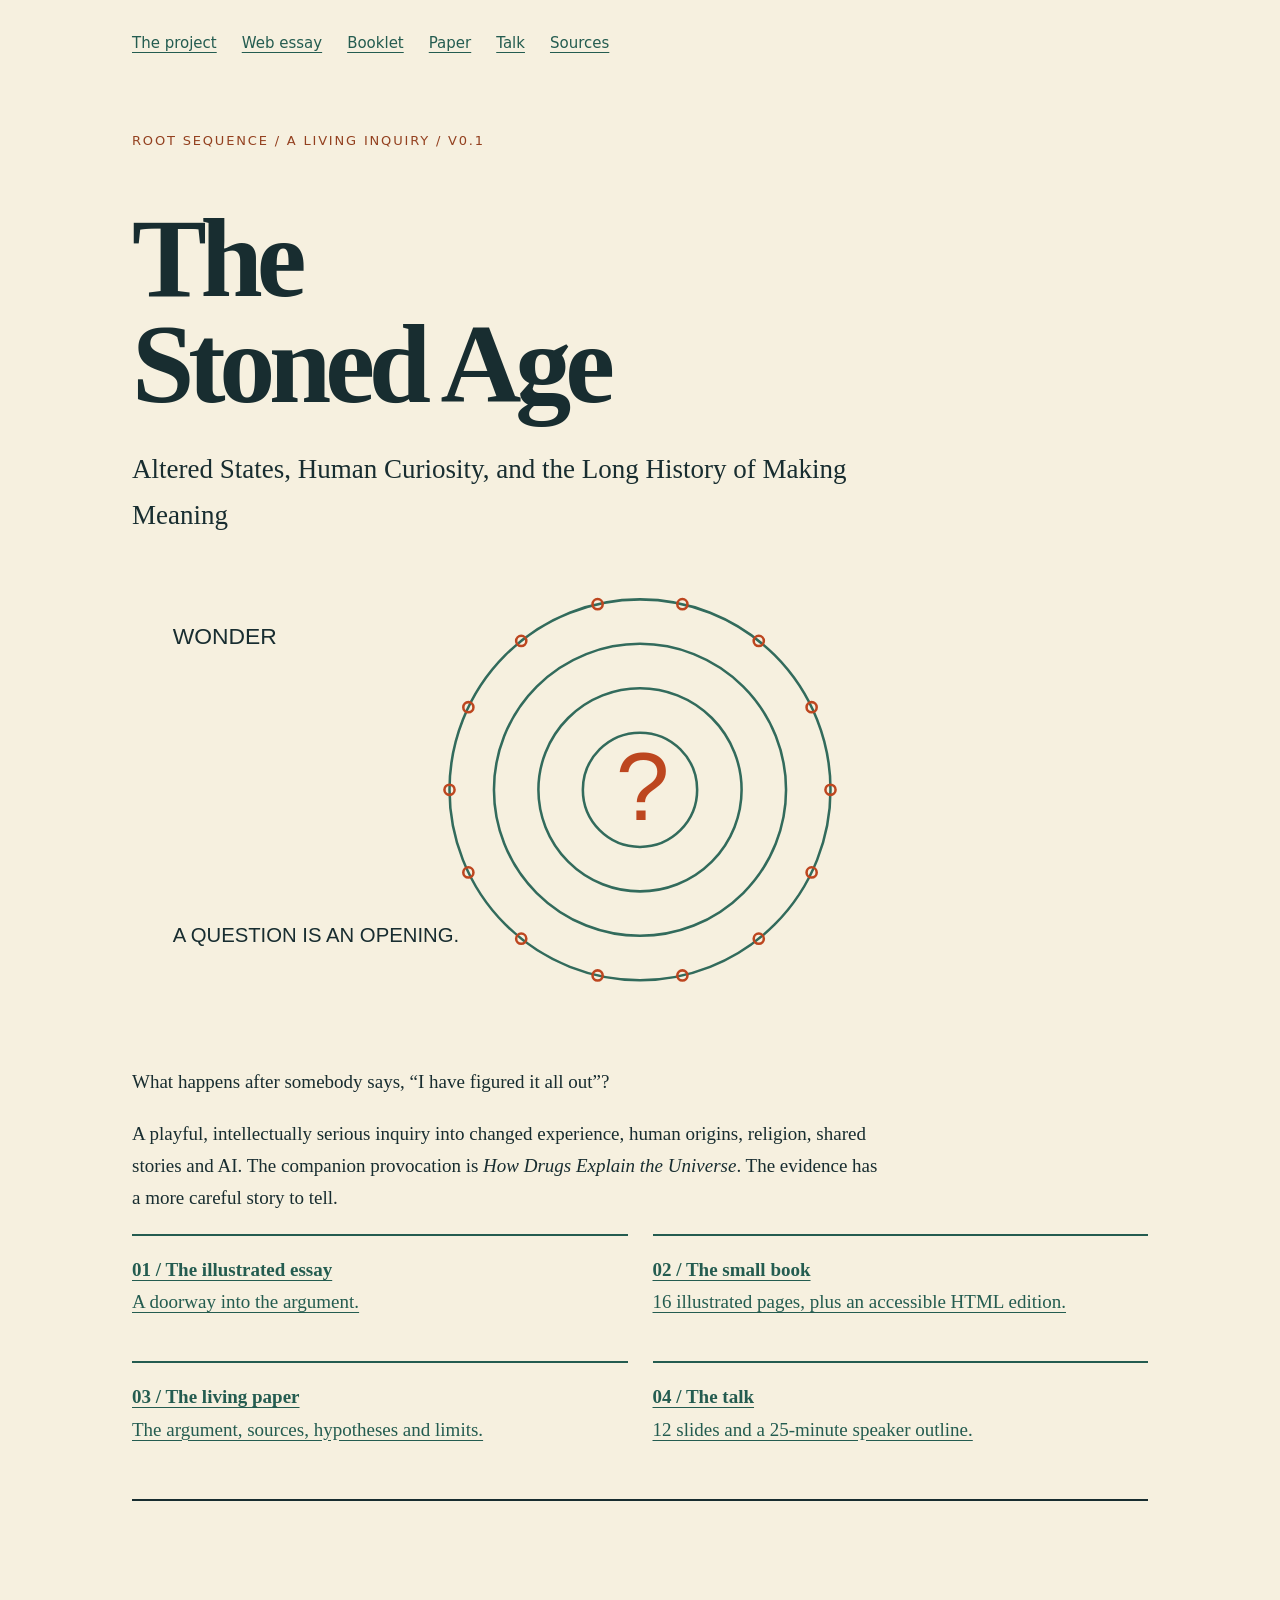
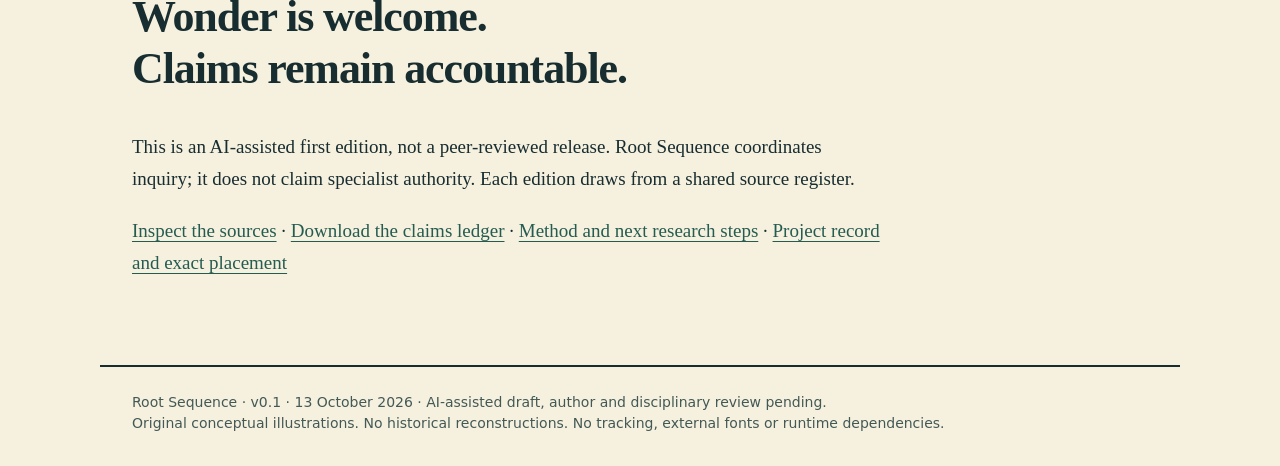
==== research/the-stoned-age/index.html @ 07df6ee5 "Add The Stoned Age research and illustrated review suite" ====
<!doctype html><html lang="en"><head><meta charset="utf-8"><meta name="viewport" content="width=device-width,initial-scale=1"><meta name="description" content="A sourced inquiry into altered states, curiosity, meaning and authority."><title>Project suite — The Stoned Age</title><link rel="stylesheet" href="assets/style.css"></head><body><a class="skip" href="#main">Skip to content</a><header><nav aria-label="Editions"><a href="index.html">The project</a><a href="essay/index.html">Web essay</a><a href="booklet/index.html">Booklet</a><a href="paper/index.html">Paper</a><a href="talk/index.html">Talk</a><a href="research/sources.html">Sources</a></nav></header><main id="main"><p class="eyebrow">Root Sequence / a living inquiry / v0.1</p><h1>The<br>Stoned Age</h1><p class="deck">Altered States, Human Curiosity, and the Long History of Making Meaning</p><img src="assets/cover.svg" alt="Concentric orbits around a question mark: wonder begins an inquiry"><p>What happens after somebody says, “I have figured it all out”?</p><p>A playful, intellectually serious inquiry into changed experience, human origins, religion, shared stories and AI. The companion provocation is <em>How Drugs Explain the Universe</em>. The evidence has a more careful story to tell.</p><div class="editions"><a href="essay/index.html"><strong>01 / The illustrated essay</strong><br>A doorway into the argument.</a><a href="booklet/index.html"><strong>02 / The small book</strong><br>16 illustrated pages, plus an accessible HTML edition.</a><a href="paper/index.html"><strong>03 / The living paper</strong><br>The argument, sources, hypotheses and limits.</a><a href="talk/index.html"><strong>04 / The talk</strong><br>12 slides and a 25-minute speaker outline.</a></div><section class="rule"><h2>Wonder is welcome.<br>Claims remain accountable.</h2><p>This is an AI-assisted first edition, not a peer-reviewed release. Root Sequence coordinates inquiry; it does not claim specialist authority. Each edition draws from a shared source register.</p><p><a href="research/sources.html">Inspect the sources</a> · <a href="research/claims.csv">Download the claims ledger</a> · <a href="research/methods.md">Method and next research steps</a> · <a href="README.md">Project record and exact placement</a></p></section></main><footer class="meta rule">Root Sequence · v0.1 · 13 October 2026 · AI-assisted draft, author and disciplinary review pending.<br>Original conceptual illustrations. No historical reconstructions. No tracking, external fonts or runtime dependencies.</footer></body></html>
---- research/the-stoned-age/assets/style.css ----
*{box-sizing:border-box}html{scroll-behavior:smooth}body{margin:0;background:#f6f0df;color:#182d30;font:19px/1.7 Georgia,serif}a{color:#245c50;text-underline-offset:4px}a:focus-visible,button:focus-visible,summary:focus-visible{outline:3px solid #bd461f;outline-offset:5px}header,main,footer{max-width:1080px;margin:auto;padding:32px}nav{display:flex;flex-wrap:wrap;gap:12px 25px;font:15px/1.5 system-ui}h1{font-size:clamp(54px,10vw,112px);line-height:.95;letter-spacing:-.055em;max-width:850px;margin:55px 0 30px}h2{font-size:clamp(28px,4vw,44px);line-height:1.18;letter-spacing:-.025em;margin-top:65px}h3{font-size:23px}p,li{max-width:750px}.eyebrow{font:13px/1.4 system-ui;text-transform:uppercase;letter-spacing:.14em;color:#93401f}.deck{font-size:27px;max-width:760px}img{width:100%;height:auto;display:block;margin:35px 0}figure{margin:0}figcaption,.meta{font:14px/1.5 system-ui;color:#435955}.rule{border-top:2px solid #182d30;margin-top:35px;padding-top:25px}.skip{position:absolute;left:-9999px}.skip:focus{left:20px;top:10px;background:white;padding:10px}.editions{display:grid;grid-template-columns:1fr 1fr;gap:25px}.editions a{display:block;border-top:2px solid;padding:18px 0}.refs{font:15px/1.6 system-ui}.refs li{margin-bottom:15px;overflow-wrap:anywhere}.chapter{break-before:page;border-top:1px solid #b6bdac;padding-top:20px;margin-top:40px}.slide{min-height:85vh;border-top:2px solid #326b5c;padding:30px 0}.slide h2{margin-top:15px}.slide img{max-width:800px}details{font:16px/1.6 system-ui;margin:20px 0}table{border-collapse:collapse;font:15px/1.5 system-ui}td,th{padding:10px;border:1px solid #b6bdac;text-align:left}blockquote{border-left:4px solid #bd461f;padding-left:20px}code{font-size:.85em}@media(max-width:600px){header,main,footer{padding:22px}body{font-size:18px}.editions{grid-template-columns:1fr}nav{gap:10px 15px}}@media(prefers-reduced-motion:reduce){html{scroll-behavior:auto}}@media print{nav,.skip{display:none}body{background:white;font-size:11pt}header,main,footer{padding:0}h1{font-size:45pt}h2{font-size:24pt}a{color:inherit}img{max-height:65mm}.slide{page-break-after:always;min-height:0}.slide details{display:none}}
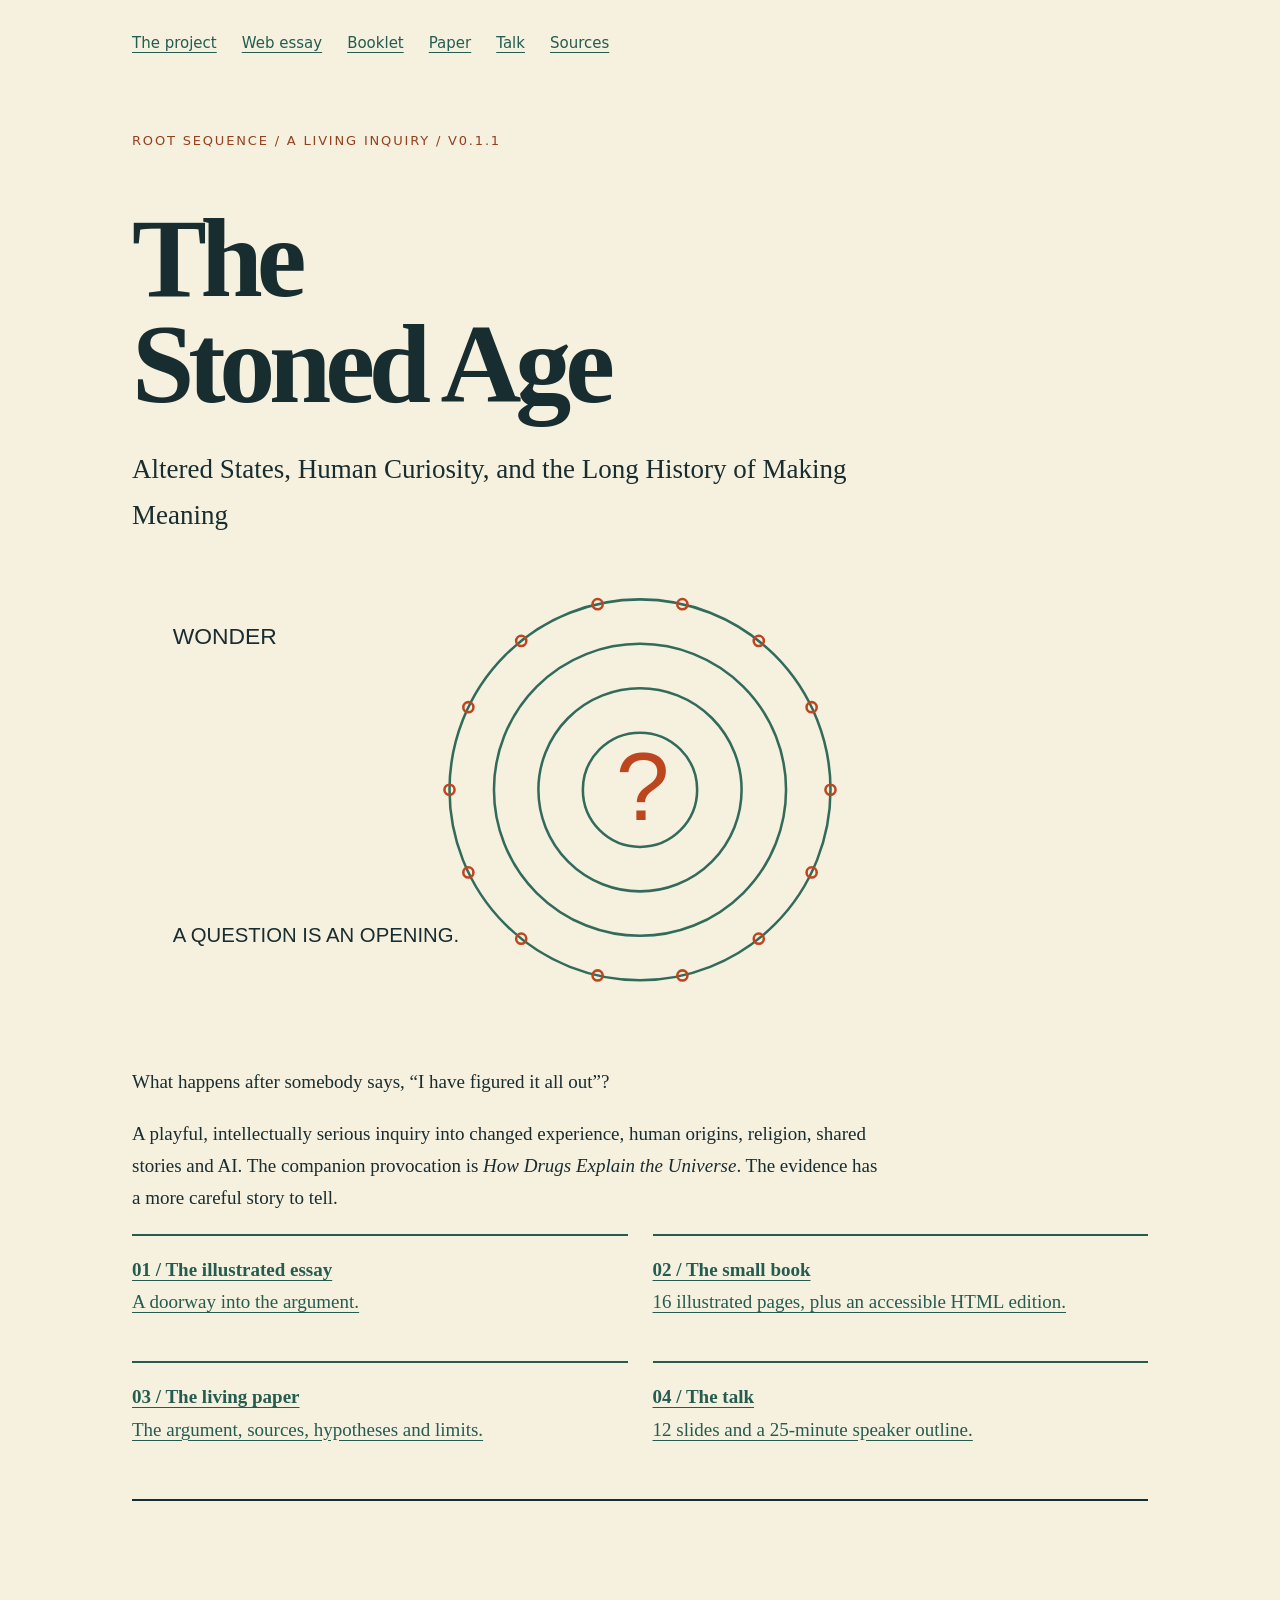
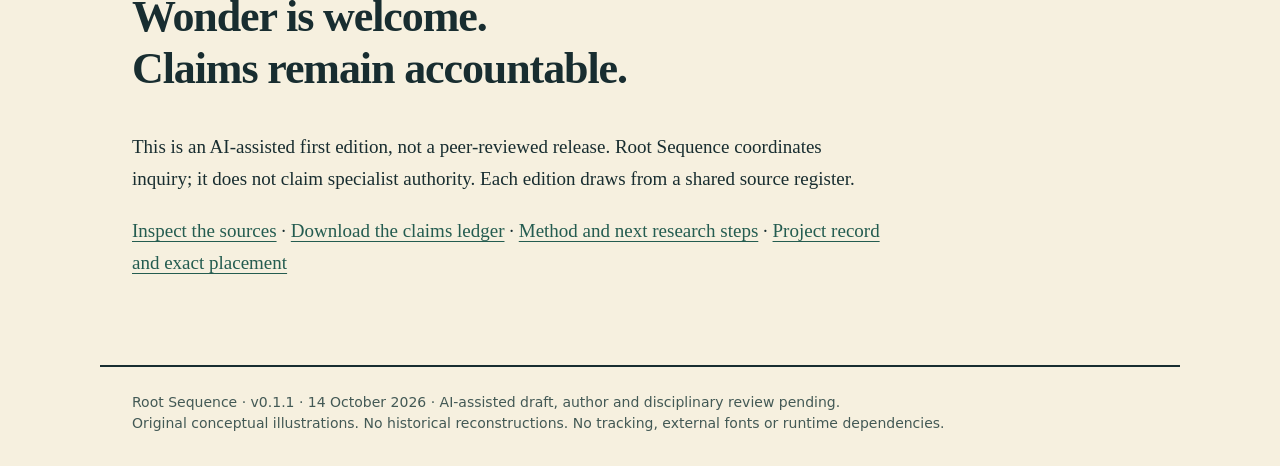
==== commit 30748ee8: "Appraise Stoned Age sources and correct evidence framing across editions" ====
--- a/research/the-stoned-age/index.html
+++ b/research/the-stoned-age/index.html
@@ -1 +1 @@
-<!doctype html><html lang="en"><head><meta charset="utf-8"><meta name="viewport" content="width=device-width,initial-scale=1"><meta name="description" content="A sourced inquiry into altered states, curiosity, meaning and authority."><title>Project suite — The Stoned Age</title><link rel="stylesheet" href="assets/style.css"></head><body><a class="skip" href="#main">Skip to content</a><header><nav aria-label="Editions"><a href="index.html">The project</a><a href="essay/index.html">Web essay</a><a href="booklet/index.html">Booklet</a><a href="paper/index.html">Paper</a><a href="talk/index.html">Talk</a><a href="research/sources.html">Sources</a></nav></header><main id="main"><p class="eyebrow">Root Sequence / a living inquiry / v0.1</p><h1>The<br>Stoned Age</h1><p class="deck">Altered States, Human Curiosity, and the Long History of Making Meaning</p><img src="assets/cover.svg" alt="Concentric orbits around a question mark: wonder begins an inquiry"><p>What happens after somebody says, “I have figured it all out”?</p><p>A playful, intellectually serious inquiry into changed experience, human origins, religion, shared stories and AI. The companion provocation is <em>How Drugs Explain the Universe</em>. The evidence has a more careful story to tell.</p><div class="editions"><a href="essay/index.html"><strong>01 / The illustrated essay</strong><br>A doorway into the argument.</a><a href="booklet/index.html"><strong>02 / The small book</strong><br>16 illustrated pages, plus an accessible HTML edition.</a><a href="paper/index.html"><strong>03 / The living paper</strong><br>The argument, sources, hypotheses and limits.</a><a href="talk/index.html"><strong>04 / The talk</strong><br>12 slides and a 25-minute speaker outline.</a></div><section class="rule"><h2>Wonder is welcome.<br>Claims remain accountable.</h2><p>This is an AI-assisted first edition, not a peer-reviewed release. Root Sequence coordinates inquiry; it does not claim specialist authority. Each edition draws from a shared source register.</p><p><a href="research/sources.html">Inspect the sources</a> · <a href="research/claims.csv">Download the claims ledger</a> · <a href="research/methods.md">Method and next research steps</a> · <a href="README.md">Project record and exact placement</a></p></section></main><footer class="meta rule">Root Sequence · v0.1 · 13 October 2026 · AI-assisted draft, author and disciplinary review pending.<br>Original conceptual illustrations. No historical reconstructions. No tracking, external fonts or runtime dependencies.</footer></body></html>+<!doctype html><html lang="en"><head><meta charset="utf-8"><meta name="viewport" content="width=device-width,initial-scale=1"><meta name="description" content="A sourced inquiry into altered states, curiosity, meaning and authority."><title>Project suite — The Stoned Age</title><link rel="stylesheet" href="assets/style.css"></head><body><a class="skip" href="#main">Skip to content</a><header><nav aria-label="Editions"><a href="index.html">The project</a><a href="essay/index.html">Web essay</a><a href="booklet/index.html">Booklet</a><a href="paper/index.html">Paper</a><a href="talk/index.html">Talk</a><a href="research/sources.html">Sources</a></nav></header><main id="main"><p class="eyebrow">Root Sequence / a living inquiry / v0.1.1</p><h1>The<br>Stoned Age</h1><p class="deck">Altered States, Human Curiosity, and the Long History of Making Meaning</p><img src="assets/cover.svg" alt="Concentric orbits around a question mark: wonder begins an inquiry"><p>What happens after somebody says, “I have figured it all out”?</p><p>A playful, intellectually serious inquiry into changed experience, human origins, religion, shared stories and AI. The companion provocation is <em>How Drugs Explain the Universe</em>. The evidence has a more careful story to tell.</p><div class="editions"><a href="essay/index.html"><strong>01 / The illustrated essay</strong><br>A doorway into the argument.</a><a href="booklet/index.html"><strong>02 / The small book</strong><br>16 illustrated pages, plus an accessible HTML edition.</a><a href="paper/index.html"><strong>03 / The living paper</strong><br>The argument, sources, hypotheses and limits.</a><a href="talk/index.html"><strong>04 / The talk</strong><br>12 slides and a 25-minute speaker outline.</a></div><section class="rule"><h2>Wonder is welcome.<br>Claims remain accountable.</h2><p>This is an AI-assisted first edition, not a peer-reviewed release. Root Sequence coordinates inquiry; it does not claim specialist authority. Each edition draws from a shared source register.</p><p><a href="research/sources.html">Inspect the sources</a> · <a href="research/claims.csv">Download the claims ledger</a> · <a href="research/methods.md">Method and next research steps</a> · <a href="README.md">Project record and exact placement</a></p></section></main><footer class="meta rule">Root Sequence · v0.1.1 · 14 October 2026 · AI-assisted draft, author and disciplinary review pending.<br>Original conceptual illustrations. No historical reconstructions. No tracking, external fonts or runtime dependencies.</footer></body></html>
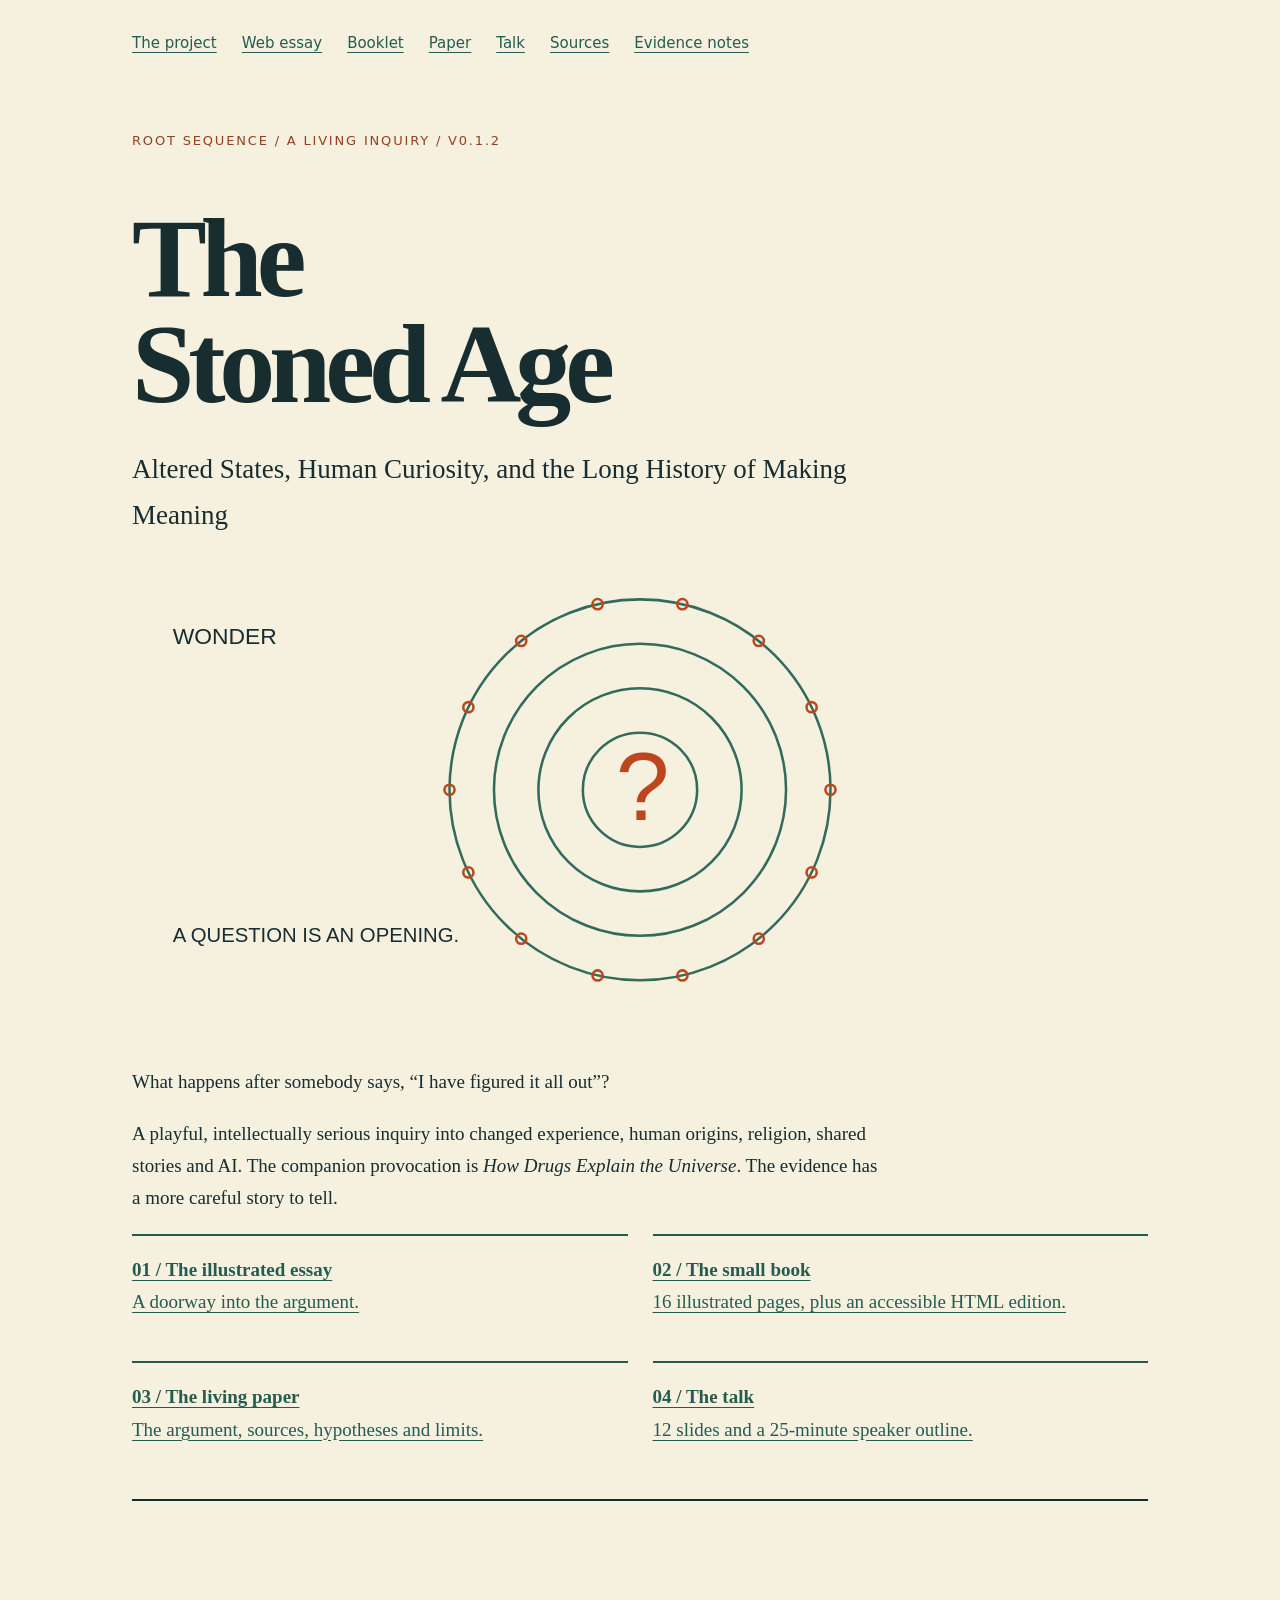
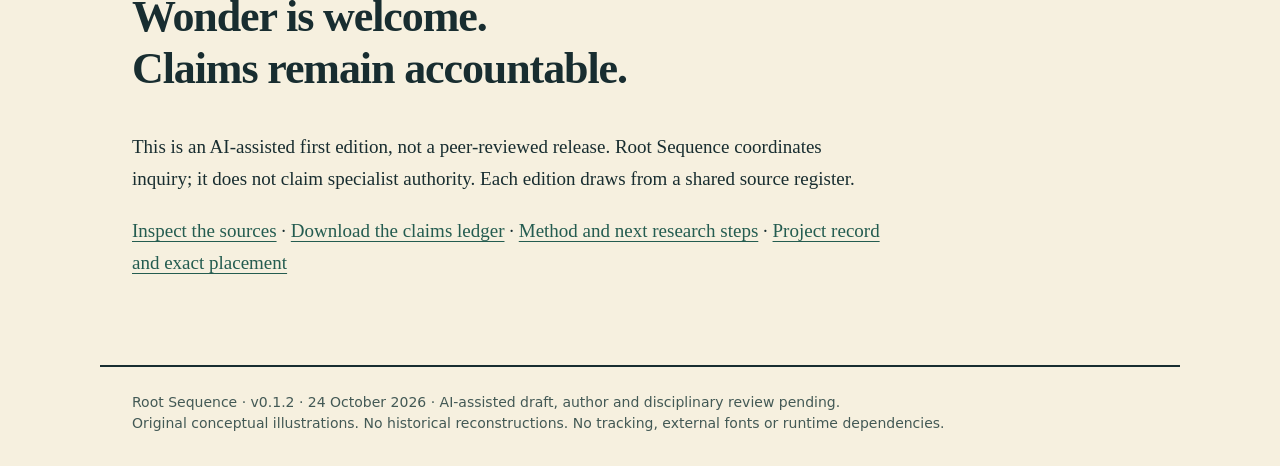
==== commit 12efef65: "Review The Stoned Age evidence wording and rebuild draft editions against current main" ====
--- a/research/the-stoned-age/index.html
+++ b/research/the-stoned-age/index.html
@@ -1 +1 @@
-<!doctype html><html lang="en"><head><meta charset="utf-8"><meta name="viewport" content="width=device-width,initial-scale=1"><meta name="description" content="A sourced inquiry into altered states, curiosity, meaning and authority."><title>Project suite — The Stoned Age</title><link rel="stylesheet" href="assets/style.css"></head><body><a class="skip" href="#main">Skip to content</a><header><nav aria-label="Editions"><a href="index.html">The project</a><a href="essay/index.html">Web essay</a><a href="booklet/index.html">Booklet</a><a href="paper/index.html">Paper</a><a href="talk/index.html">Talk</a><a href="research/sources.html">Sources</a></nav></header><main id="main"><p class="eyebrow">Root Sequence / a living inquiry / v0.1.1</p><h1>The<br>Stoned Age</h1><p class="deck">Altered States, Human Curiosity, and the Long History of Making Meaning</p><img src="assets/cover.svg" alt="Concentric orbits around a question mark: wonder begins an inquiry"><p>What happens after somebody says, “I have figured it all out”?</p><p>A playful, intellectually serious inquiry into changed experience, human origins, religion, shared stories and AI. The companion provocation is <em>How Drugs Explain the Universe</em>. The evidence has a more careful story to tell.</p><div class="editions"><a href="essay/index.html"><strong>01 / The illustrated essay</strong><br>A doorway into the argument.</a><a href="booklet/index.html"><strong>02 / The small book</strong><br>16 illustrated pages, plus an accessible HTML edition.</a><a href="paper/index.html"><strong>03 / The living paper</strong><br>The argument, sources, hypotheses and limits.</a><a href="talk/index.html"><strong>04 / The talk</strong><br>12 slides and a 25-minute speaker outline.</a></div><section class="rule"><h2>Wonder is welcome.<br>Claims remain accountable.</h2><p>This is an AI-assisted first edition, not a peer-reviewed release. Root Sequence coordinates inquiry; it does not claim specialist authority. Each edition draws from a shared source register.</p><p><a href="research/sources.html">Inspect the sources</a> · <a href="research/claims.csv">Download the claims ledger</a> · <a href="research/methods.md">Method and next research steps</a> · <a href="README.md">Project record and exact placement</a></p></section></main><footer class="meta rule">Root Sequence · v0.1.1 · 14 October 2026 · AI-assisted draft, author and disciplinary review pending.<br>Original conceptual illustrations. No historical reconstructions. No tracking, external fonts or runtime dependencies.</footer></body></html>+<!doctype html><html lang="en"><head><meta charset="utf-8"><meta name="viewport" content="width=device-width,initial-scale=1"><meta name="description" content="A sourced inquiry into altered states, curiosity, meaning and authority."><title>Project suite — The Stoned Age</title><link rel="stylesheet" href="assets/style.css"></head><body><a class="skip" href="#main">Skip to content</a><header><nav aria-label="Editions"><a href="index.html">The project</a><a href="essay/index.html">Web essay</a><a href="booklet/index.html">Booklet</a><a href="paper/index.html">Paper</a><a href="talk/index.html">Talk</a><a href="research/sources.html">Sources</a><a href="research/appraisal.html">Evidence notes</a></nav></header><main id="main"><p class="eyebrow">Root Sequence / a living inquiry / v0.1.2</p><h1>The<br>Stoned Age</h1><p class="deck">Altered States, Human Curiosity, and the Long History of Making Meaning</p><img src="assets/cover.svg" alt="Concentric orbits around a question mark: wonder begins an inquiry"><p>What happens after somebody says, “I have figured it all out”?</p><p>A playful, intellectually serious inquiry into changed experience, human origins, religion, shared stories and AI. The companion provocation is <em>How Drugs Explain the Universe</em>. The evidence has a more careful story to tell.</p><div class="editions"><a href="essay/index.html"><strong>01 / The illustrated essay</strong><br>A doorway into the argument.</a><a href="booklet/index.html"><strong>02 / The small book</strong><br>16 illustrated pages, plus an accessible HTML edition.</a><a href="paper/index.html"><strong>03 / The living paper</strong><br>The argument, sources, hypotheses and limits.</a><a href="talk/index.html"><strong>04 / The talk</strong><br>12 slides and a 25-minute speaker outline.</a></div><section class="rule"><h2>Wonder is welcome.<br>Claims remain accountable.</h2><p>This is an AI-assisted first edition, not a peer-reviewed release. Root Sequence coordinates inquiry; it does not claim specialist authority. Each edition draws from a shared source register.</p><p><a href="research/sources.html">Inspect the sources</a> · <a href="research/claims.csv">Download the claims ledger</a> · <a href="research/methods.md">Method and next research steps</a> · <a href="README.md">Project record and exact placement</a></p></section></main><footer class="meta rule">Root Sequence · v0.1.2 · 24 October 2026 · AI-assisted draft, author and disciplinary review pending.<br>Original conceptual illustrations. No historical reconstructions. No tracking, external fonts or runtime dependencies.</footer></body></html>
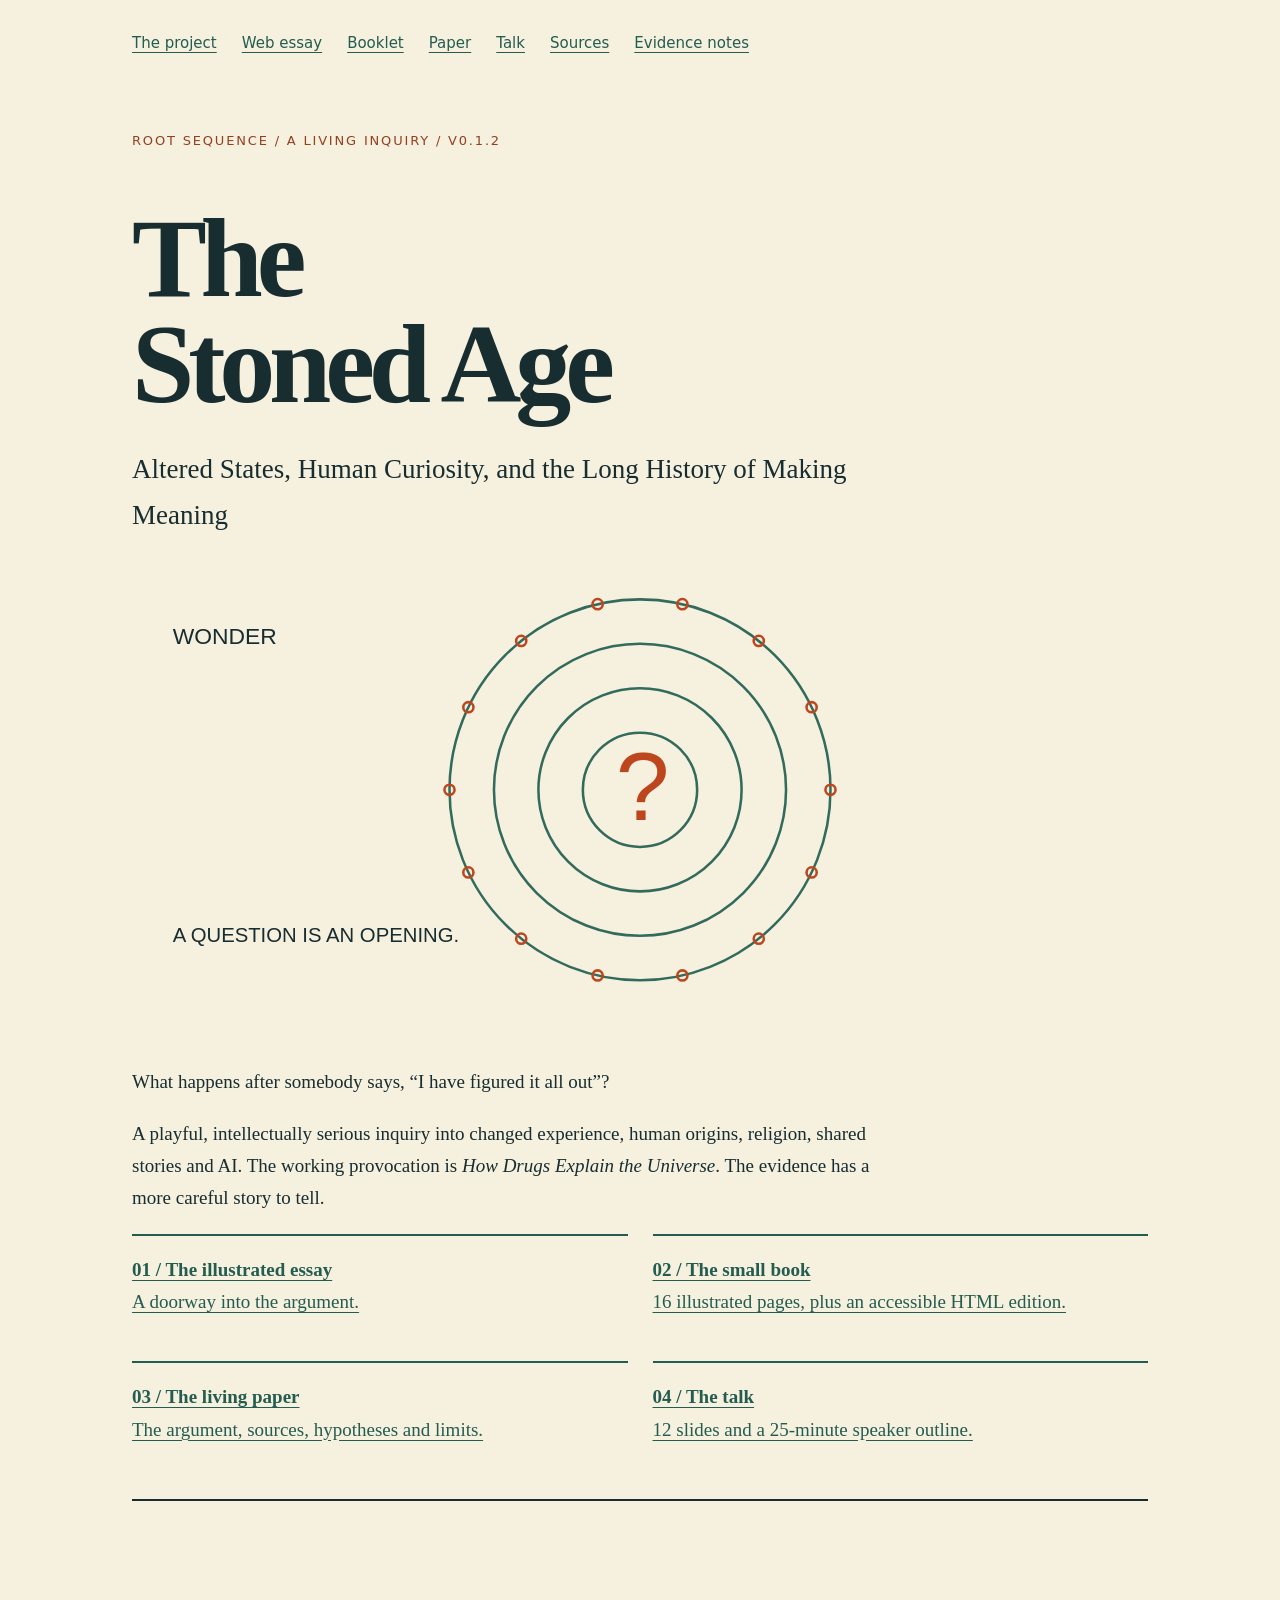
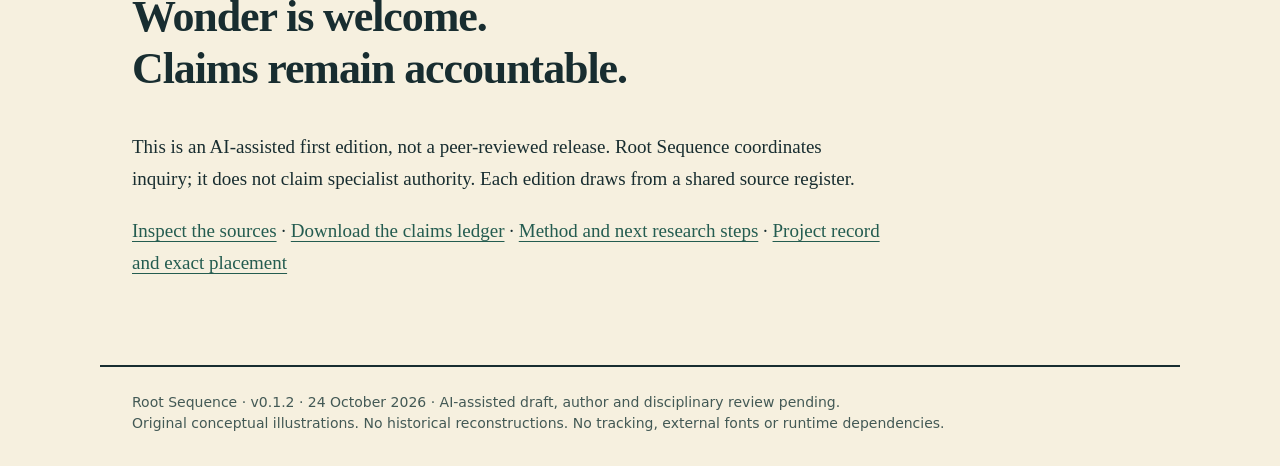
==== commit 2f382c71: "Clarify Stoned Age provocation and keep web references in research navigation" ====
--- a/research/the-stoned-age/index.html
+++ b/research/the-stoned-age/index.html
@@ -1 +1 @@
-<!doctype html><html lang="en"><head><meta charset="utf-8"><meta name="viewport" content="width=device-width,initial-scale=1"><meta name="description" content="A sourced inquiry into altered states, curiosity, meaning and authority."><title>Project suite — The Stoned Age</title><link rel="stylesheet" href="assets/style.css"></head><body><a class="skip" href="#main">Skip to content</a><header><nav aria-label="Editions"><a href="index.html">The project</a><a href="essay/index.html">Web essay</a><a href="booklet/index.html">Booklet</a><a href="paper/index.html">Paper</a><a href="talk/index.html">Talk</a><a href="research/sources.html">Sources</a><a href="research/appraisal.html">Evidence notes</a></nav></header><main id="main"><p class="eyebrow">Root Sequence / a living inquiry / v0.1.2</p><h1>The<br>Stoned Age</h1><p class="deck">Altered States, Human Curiosity, and the Long History of Making Meaning</p><img src="assets/cover.svg" alt="Concentric orbits around a question mark: wonder begins an inquiry"><p>What happens after somebody says, “I have figured it all out”?</p><p>A playful, intellectually serious inquiry into changed experience, human origins, religion, shared stories and AI. The companion provocation is <em>How Drugs Explain the Universe</em>. The evidence has a more careful story to tell.</p><div class="editions"><a href="essay/index.html"><strong>01 / The illustrated essay</strong><br>A doorway into the argument.</a><a href="booklet/index.html"><strong>02 / The small book</strong><br>16 illustrated pages, plus an accessible HTML edition.</a><a href="paper/index.html"><strong>03 / The living paper</strong><br>The argument, sources, hypotheses and limits.</a><a href="talk/index.html"><strong>04 / The talk</strong><br>12 slides and a 25-minute speaker outline.</a></div><section class="rule"><h2>Wonder is welcome.<br>Claims remain accountable.</h2><p>This is an AI-assisted first edition, not a peer-reviewed release. Root Sequence coordinates inquiry; it does not claim specialist authority. Each edition draws from a shared source register.</p><p><a href="research/sources.html">Inspect the sources</a> · <a href="research/claims.csv">Download the claims ledger</a> · <a href="research/methods.md">Method and next research steps</a> · <a href="README.md">Project record and exact placement</a></p></section></main><footer class="meta rule">Root Sequence · v0.1.2 · 24 October 2026 · AI-assisted draft, author and disciplinary review pending.<br>Original conceptual illustrations. No historical reconstructions. No tracking, external fonts or runtime dependencies.</footer></body></html>+<!doctype html><html lang="en"><head><meta charset="utf-8"><meta name="viewport" content="width=device-width,initial-scale=1"><meta name="description" content="A sourced inquiry into altered states, curiosity, meaning and authority."><title>Project suite — The Stoned Age</title><link rel="stylesheet" href="assets/style.css"></head><body><a class="skip" href="#main">Skip to content</a><header><nav aria-label="Editions"><a href="index.html">The project</a><a href="essay/index.html">Web essay</a><a href="booklet/index.html">Booklet</a><a href="paper/index.html">Paper</a><a href="talk/index.html">Talk</a><a href="research/sources.html">Sources</a><a href="research/appraisal.html">Evidence notes</a></nav></header><main id="main"><p class="eyebrow">Root Sequence / a living inquiry / v0.1.2</p><h1>The<br>Stoned Age</h1><p class="deck">Altered States, Human Curiosity, and the Long History of Making Meaning</p><img src="assets/cover.svg" alt="Concentric orbits around a question mark: wonder begins an inquiry"><p>What happens after somebody says, “I have figured it all out”?</p><p>A playful, intellectually serious inquiry into changed experience, human origins, religion, shared stories and AI. The working provocation is <em>How Drugs Explain the Universe</em>. The evidence has a more careful story to tell.</p><div class="editions"><a href="essay/index.html"><strong>01 / The illustrated essay</strong><br>A doorway into the argument.</a><a href="booklet/index.html"><strong>02 / The small book</strong><br>16 illustrated pages, plus an accessible HTML edition.</a><a href="paper/index.html"><strong>03 / The living paper</strong><br>The argument, sources, hypotheses and limits.</a><a href="talk/index.html"><strong>04 / The talk</strong><br>12 slides and a 25-minute speaker outline.</a></div><section class="rule"><h2>Wonder is welcome.<br>Claims remain accountable.</h2><p>This is an AI-assisted first edition, not a peer-reviewed release. Root Sequence coordinates inquiry; it does not claim specialist authority. Each edition draws from a shared source register.</p><p><a href="research/sources.html">Inspect the sources</a> · <a href="research/claims.csv">Download the claims ledger</a> · <a href="research/methods.md">Method and next research steps</a> · <a href="README.md">Project record and exact placement</a></p></section></main><footer class="meta rule">Root Sequence · v0.1.2 · 24 October 2026 · AI-assisted draft, author and disciplinary review pending.<br>Original conceptual illustrations. No historical reconstructions. No tracking, external fonts or runtime dependencies.</footer></body></html>
